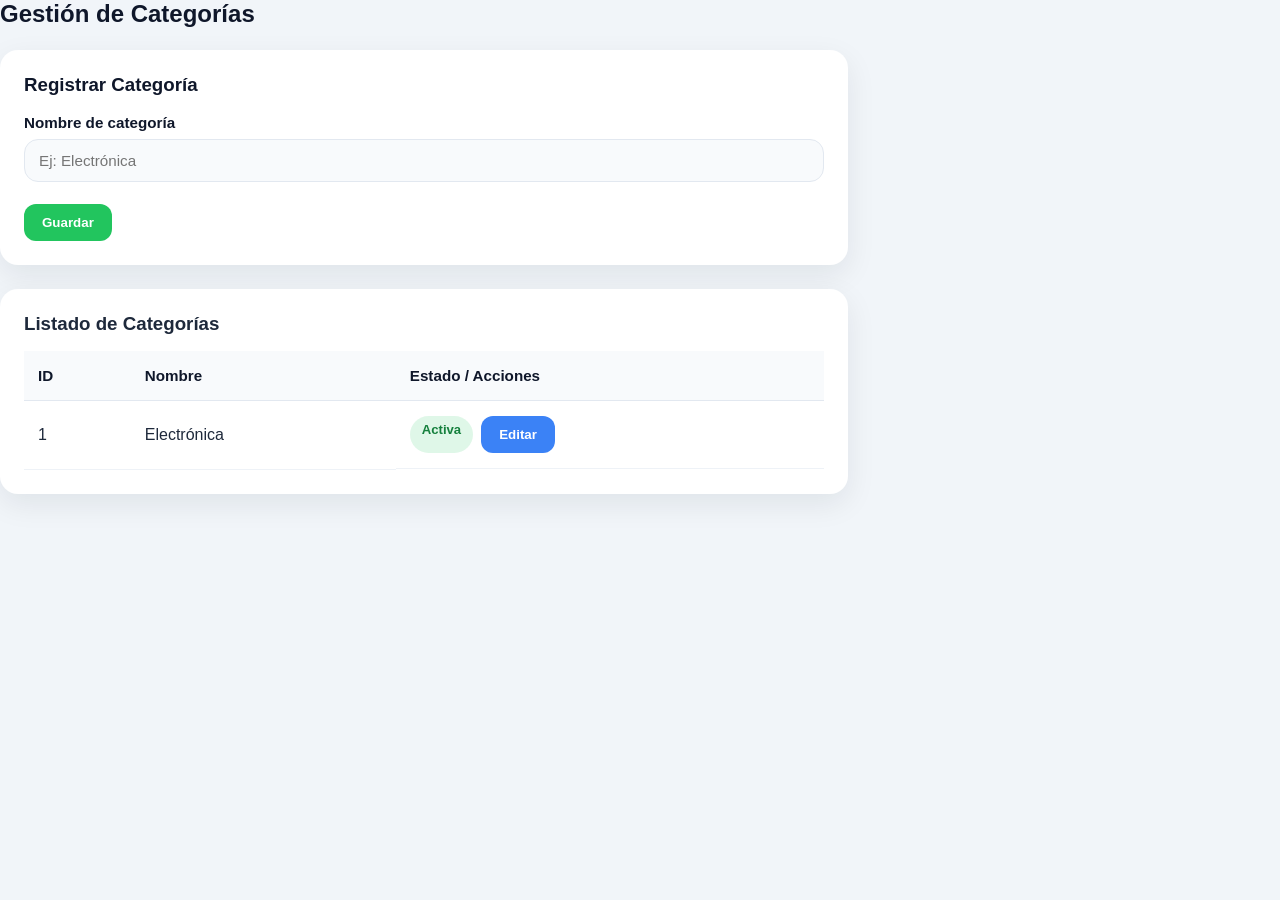
==== frontend/categorias.html @ ed91a60d "se creo todas lass ventanas" ====
<!DOCTYPE html>
<html lang="en">
<head>
    <meta charset="UTF-8">
    <meta name="viewport" content="width=device-width, initial-scale=1.0">
    <title>Categoria</title>
    <link rel="stylesheet" href="style.css">
</head>
<body>
     <!-- =========================
         CATEGORÍAS
    ========================== -->
    <section id="categorias" class="section">
      <div class="section-title">
        <h2>Gestión de Categorías</h2>
      </div>

      <div class="card form-card">
        <h3>Registrar Categoría</h3>
        <form class="form-grid">
          <div class="form-group">
            <label>Nombre de categoría</label>
            <input type="text" placeholder="Ej: Electrónica" />
          </div>
        </form>

        <div class="form-actions">
          <button class="btn btn-save">Guardar</button>
        </div>
      </div>

      <div class="card">
        <h3>Listado de Categorías</h3>
        <div class="table-responsive">
          <table>
            <thead>
              <tr>
                <th>ID</th>
                <th>Nombre</th>
                <th>Estado / Acciones</th>
              </tr>
            </thead>
            <tbody>
              <tr>
                <td>1</td>
                <td>Electrónica</td>
                <td class="actions">
                  <span class="badge badge-success">Activa</span>
                  <button class="btn btn-edit">Editar</button>
                </td>
              </tr>
            </tbody>
          </table>
        </div>
      </div>
    </section>
</body>
</html>
---- frontend/style.css ----
/* =========================
   RESET Y VARIABLES
========================== */
* {
  margin: 0;
  padding: 0;
  box-sizing: border-box;
}

:root {
  --primary: #0f172a;
  --primary-light: #1e293b;
  --secondary: #0ea5e9;
  --accent: #22c55e;
  --danger: #ef4444;
  --warning: #f59e0b;
  --info: #3b82f6;
  --bg: #f1f5f9;
  --white: #ffffff;
  --gray: #64748b;
  --gray-light: #e2e8f0;
  --text: #1e293b;
  --shadow: 0 10px 30px rgba(15, 23, 42, 0.08);
  --radius: 18px;
  --transition: all 0.3s ease;
  --sidebar-width: 270px;
}

body {
  font-family: "Segoe UI", Tahoma, Geneva, Verdana, sans-serif;
  background: var(--bg);
  color: var(--text);
  display: flex;
  min-height: 100vh;
}

/* =========================
   SIDEBAR
========================== */
.sidebar {
  width: var(--sidebar-width);
  background: linear-gradient(180deg, var(--primary), var(--primary-light));
  color: var(--white);
  padding: 28px 20px;
  position: fixed;
  height: 100vh;
  overflow-y: auto;
  box-shadow: var(--shadow);
}

.sidebar-top {
  margin-bottom: 30px;
}

.sidebar-top h2 {
  font-size: 1.5rem;
  margin-bottom: 8px;
}

.sidebar-top p {
  color: #cbd5e1;
  font-size: 0.95rem;
}

.menu {
  display: flex;
  flex-direction: column;
  gap: 10px;
}

.menu-item {
  text-decoration: none;
  color: #e2e8f0;
  padding: 14px 16px;
  border-radius: 14px;
  transition: var(--transition);
  font-weight: 500;
}

.menu-item:hover,
.menu-item.active {
  background: rgba(255, 255, 255, 0.12);
  transform: translateX(4px);
  color: var(--white);
}

/* =========================
   MAIN CONTENT
========================== */
.main-content {
  margin-left: var(--sidebar-width);
  width: calc(100% - var(--sidebar-width));
  padding: 30px;
}

/* =========================
   TOPBAR
========================== */
.topbar {
  background: var(--white);
  border-radius: var(--radius);
  padding: 22px 28px;
  display: flex;
  justify-content: space-between;
  align-items: center;
  box-shadow: var(--shadow);
  margin-bottom: 30px;
  flex-wrap: wrap;
  gap: 20px;
}

.topbar h1 {
  font-size: 1.8rem;
  color: var(--primary);
}

.topbar p {
  color: var(--gray);
  margin-top: 4px;
}

.topbar-right {
  display: flex;
  align-items: center;
  gap: 18px;
  flex-wrap: wrap;
}

.search-box input {
  border: 1px solid var(--gray-light);
  background: #f8fafc;
  padding: 12px 16px;
  border-radius: 14px;
  min-width: 250px;
  outline: none;
  transition: var(--transition);
}

.search-box input:focus {
  border-color: var(--secondary);
  box-shadow: 0 0 0 4px rgba(14, 165, 233, 0.12);
}

.user-box {
  display: flex;
  align-items: center;
  gap: 12px;
}

.user-info h4 {
  font-size: 1rem;
  color: var(--primary);
}

.user-info span {
  font-size: 0.88rem;
  color: var(--gray);
}

.avatar {
  width: 48px;
  height: 48px;
  border-radius: 50%;
  background: linear-gradient(135deg, var(--secondary), var(--accent));
  display: flex;
  justify-content: center;
  align-items: center;
  color: var(--white);
  font-weight: bold;
}

/* =========================
   SECCIONES
========================== */
.section {
  margin-bottom: 40px;
}

.section-title {
  display: flex;
  justify-content: space-between;
  align-items: center;
  margin-bottom: 22px;
  flex-wrap: wrap;
  gap: 10px;
}

.section-title h2 {
  color: var(--primary);
  font-size: 1.5rem;
}

/* =========================
   TARJETAS
========================== */
.card {
  background: var(--white);
  border-radius: var(--radius);
  padding: 24px;
  box-shadow: var(--shadow);
  margin-bottom: 24px;
}

.card-header {
  display: flex;
  justify-content: space-between;
  align-items: center;
  margin-bottom: 18px;
  flex-wrap: wrap;
  gap: 10px;
}

.cards-grid {
  display: grid;
  grid-template-columns: repeat(auto-fit, minmax(220px, 1fr));
  gap: 20px;
  margin-bottom: 28px;
}

.stat-card {
  position: relative;
  overflow: hidden;
  transition: var(--transition);
}

.stat-card:hover {
  transform: translateY(-4px);
}

.stat-card .icon {
  font-size: 2rem;
  display: block;
  margin-bottom: 12px;
}

.stat-card h3 {
  font-size: 2rem;
  color: var(--primary);
  margin-bottom: 6px;
}

.stat-card p {
  color: var(--gray);
}

.stat-card.success {
  border-left: 6px solid var(--accent);
}

.stat-card.warning {
  border-left: 6px solid var(--warning);
}

.stat-card.danger {
  border-left: 6px solid var(--danger);
}

.dashboard-layout {
  display: grid;
  grid-template-columns: 2fr 1fr;
  gap: 24px;
}

.side-panels {
  display: flex;
  flex-direction: column;
  gap: 20px;
}

.small-card h3 {
  margin-bottom: 16px;
  color: var(--primary);
}

/* =========================
   LISTAS INFORMATIVAS
========================== */
.info-list {
  list-style: none;
  display: flex;
  flex-direction: column;
  gap: 14px;
}

.info-list li {
  display: flex;
  justify-content: space-between;
  align-items: center;
  background: #f8fafc;
  padding: 12px 14px;
  border-radius: 12px;
  color: var(--text);
}

.text-success {
  color: var(--accent);
  font-weight: 600;
}

.text-danger {
  color: var(--danger);
  font-weight: 600;
}

.text-info {
  color: var(--info);
  font-weight: 600;
}

/* =========================
   FORMULARIOS
========================== */
.form-card h3 {
  margin-bottom: 18px;
  color: var(--primary);
}

.form-grid {
  display: grid;
  grid-template-columns: repeat(auto-fit, minmax(220px, 1fr));
  gap: 18px;
}

.form-group {
  display: flex;
  flex-direction: column;
}

.full-width {
  grid-column: 1 / -1;
}

.form-group label {
  margin-bottom: 8px;
  font-weight: 600;
  color: var(--primary);
  font-size: 0.95rem;
}

.form-group input,
.form-group select,
.form-group textarea {
  padding: 12px 14px;
  border-radius: 14px;
  border: 1px solid var(--gray-light);
  background: #f8fafc;
  outline: none;
  transition: var(--transition);
  font-size: 0.95rem;
}

.form-group textarea {
  min-height: 120px;
  resize: vertical;
}

.form-group input:focus,
.form-group select:focus,
.form-group textarea:focus {
  border-color: var(--secondary);
  box-shadow: 0 0 0 4px rgba(14, 165, 233, 0.12);
  background: var(--white);
}

.form-actions {
  display: flex;
  gap: 12px;
  margin-top: 22px;
  flex-wrap: wrap;
}

/* =========================
   BOTONES
========================== */
.btn {
  border: none;
  border-radius: 12px;
  padding: 11px 18px;
  cursor: pointer;
  font-weight: 600;
  transition: var(--transition);
  color: var(--white);
}

.btn:hover {
  transform: translateY(-2px);
  opacity: 0.95;
}

.btn-save {
  background: var(--accent);
}

.btn-edit {
  background: var(--info);
}

.btn-delete {
  background: var(--danger);
}

.btn-search {
  background: var(--secondary);
}

.btn-filter {
  background: #64748b;
}

/* =========================
   TABLAS
========================== */
.table-responsive {
  width: 100%;
  overflow-x: auto;
  margin-top: 16px;
}

table {
  width: 100%;
  border-collapse: collapse;
  min-width: 800px;
}

thead {
  background: #f8fafc;
}

thead th {
  text-align: left;
  padding: 16px 14px;
  font-size: 0.95rem;
  color: var(--primary);
  border-bottom: 1px solid var(--gray-light);
}

tbody td {
  padding: 15px 14px;
  border-bottom: 1px solid #eef2f7;
  color: var(--text);
  vertical-align: middle;
}

tbody tr:hover {
  background: #f8fbff;
}

.actions {
  display: flex;
  gap: 8px;
  flex-wrap: wrap;
}

/* =========================
   BADGES
========================== */
.badge {
  display: inline-block;
  padding: 6px 12px;
  border-radius: 999px;
  font-size: 0.82rem;
  font-weight: 700;
}

.badge-success {
  background: rgba(34, 197, 94, 0.14);
  color: #15803d;
}

.badge-danger {
  background: rgba(239, 68, 68, 0.14);
  color: #b91c1c;
}

.badge-warning {
  background: rgba(245, 158, 11, 0.14);
  color: #b45309;
}

.badge-info {
  background: rgba(59, 130, 246, 0.14);
  color: #1d4ed8;
}

/* =========================
   REPORTES
========================== */
.report-grid {
  display: grid;
  grid-template-columns: repeat(auto-fit, minmax(260px, 1fr));
  gap: 20px;
}

.report-card h3 {
  color: var(--primary);
  margin-bottom: 10px;
}

.report-card p {
  color: var(--gray);
  margin-bottom: 18px;
  line-height: 1.5;
}

.report-actions {
  display: flex;
  gap: 10px;
  flex-wrap: wrap;
}

/* =========================
   RESPONSIVE
========================== */
@media (max-width: 1200px) {
  .dashboard-layout {
    grid-template-columns: 1fr;
  }
}

@media (max-width: 992px) {
  .sidebar {
    width: 220px;
  }

  .main-content {
    margin-left: 220px;
    width: calc(100% - 220px);
    padding: 20px;
  }
}

@media (max-width: 768px) {
  body {
    flex-direction: column;
  }

  .sidebar {
    position: relative;
    width: 100%;
    height: auto;
  }

  .main-content {
    margin-left: 0;
    width: 100%;
  }

  .topbar {
    flex-direction: column;
    align-items: flex-start;
  }

  .topbar-right {
    width: 100%;
    justify-content: space-between;
  }

  .search-box input {
    width: 100%;
    min-width: 100%;
  }

  .user-box {
    width: 100%;
    justify-content: space-between;
  }
}

@media (max-width: 576px) {
  .cards-grid {
    grid-template-columns: 1fr;
  }

  .form-grid {
    grid-template-columns: 1fr;
  }

  .section-title {
    flex-direction: column;
    align-items: flex-start;
  }

  .form-actions,
  .report-actions {
    flex-direction: column;
    width: 100%;
  }

  .btn {
    width: 100%;
  }
}
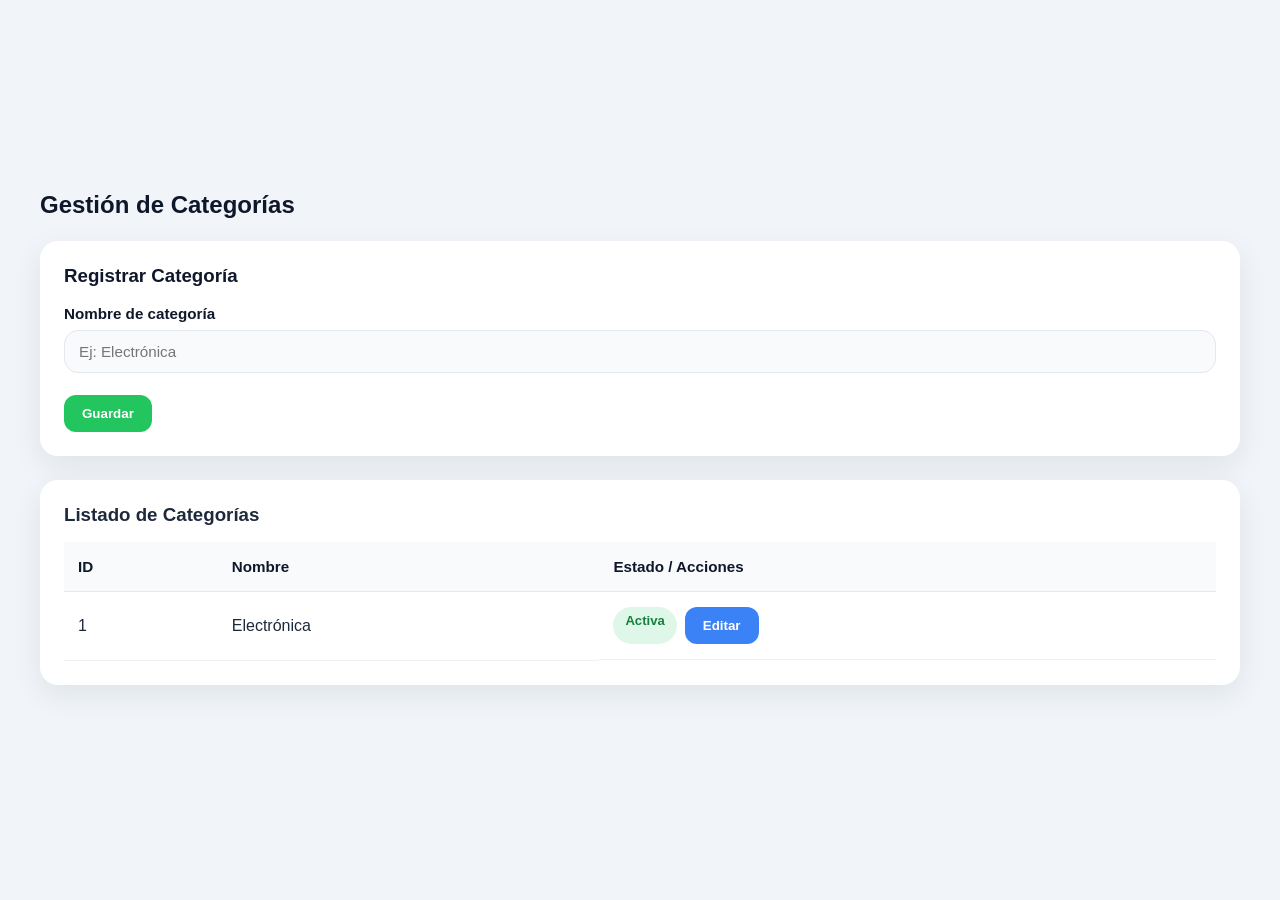
==== commit 625bfcde: "Actualicé varias vistas del frontend" ====
--- a/frontend/categorias.html
+++ b/frontend/categorias.html
@@ -10,29 +10,40 @@
      <!-- =========================
          CATEGORÍAS
     ========================== -->
+
+       <!-- Sección principal de categorías -->
     <section id="categorias" class="section">
+
+       <!-- Título de la sección -->
       <div class="section-title">
         <h2>Gestión de Categorías</h2>
       </div>
 
+       <!-- Formulario para registrar categorías -->
       <div class="card form-card">
         <h3>Registrar Categoría</h3>
         <form class="form-grid">
           <div class="form-group">
+
+       <!-- Campo donde se escribe el nombre -->
             <label>Nombre de categoría</label>
             <input type="text" placeholder="Ej: Electrónica" />
           </div>
         </form>
 
+       <!-- Botón para guardar -->
         <div class="form-actions">
           <button class="btn btn-save">Guardar</button>
         </div>
       </div>
-
+       
+       <!-- Listado de categorías -->
       <div class="card">
         <h3>Listado de Categorías</h3>
         <div class="table-responsive">
           <table>
+
+       <!-- Encabezados -->
             <thead>
               <tr>
                 <th>ID</th>
@@ -40,10 +51,14 @@
                 <th>Estado / Acciones</th>
               </tr>
             </thead>
+
+       <!-- Datos -->    
             <tbody>
               <tr>
                 <td>1</td>
                 <td>Electrónica</td>
+
+       <!-- Estado y acciones -->         
                 <td class="actions">
                   <span class="badge badge-success">Activa</span>
                   <button class="btn btn-edit">Editar</button>
--- a/frontend/style.css
+++ b/frontend/style.css
@@ -1,31 +1,35 @@
 /* =========================
    RESET Y VARIABLES
 ========================== */
+
+/* Reinicia estilos por defecto del navegador */
 * {
   margin: 0;
   padding: 0;
-  box-sizing: border-box;
-}
-
+  box-sizing: border-box; /* Incluye padding y border en el tamaño */
+}
+
+/* Variables globales (colores, tamaños, etc.) */
 :root {
-  --primary: #0f172a;
-  --primary-light: #1e293b;
-  --secondary: #0ea5e9;
-  --accent: #22c55e;
-  --danger: #ef4444;
-  --warning: #f59e0b;
-  --info: #3b82f6;
-  --bg: #f1f5f9;
+  --primary: #0f172a;        /* Color principal (oscuro) */
+  --primary-light: #1e293b;  /* Variación del principal */
+  --secondary: #0ea5e9;      /* Azul principal */
+  --accent: #22c55e;         /* Verde (éxito) */
+  --danger: #ef4444;         /* Rojo (errores) */
+  --warning: #f59e0b;        /* Amarillo (alerta) */
+  --info: #3b82f6;           /* Azul info */
+  --bg: #f1f5f9;             /* Fondo general */
   --white: #ffffff;
   --gray: #64748b;
   --gray-light: #e2e8f0;
   --text: #1e293b;
   --shadow: 0 10px 30px rgba(15, 23, 42, 0.08);
-  --radius: 18px;
+  --radius: 18px;              /* Bordes redondeados */
   --transition: all 0.3s ease;
   --sidebar-width: 270px;
 }
 
+/* Estilo general */
 body {
   font-family: "Segoe UI", Tahoma, Geneva, Verdana, sans-serif;
   background: var(--bg);
@@ -35,19 +39,20 @@
 }
 
 /* =========================
-   SIDEBAR
+   SIDEBAR (MENÚ LATERAL)
 ========================== */
 .sidebar {
   width: var(--sidebar-width);
   background: linear-gradient(180deg, var(--primary), var(--primary-light));
   color: var(--white);
   padding: 28px 20px;
-  position: fixed;
+  position: fixed; /* Se queda fija */
   height: 100vh;
-  overflow-y: auto;
+  overflow-y: auto; /* Scroll si es necesario */
   box-shadow: var(--shadow);
 }
 
+/* Parte superior del sidebar */
 .sidebar-top {
   margin-bottom: 30px;
 }
@@ -62,12 +67,14 @@
   font-size: 0.95rem;
 }
 
+/* Menú */
 .menu {
   display: flex;
   flex-direction: column;
   gap: 10px;
 }
 
+/* Items del menú */
 .menu-item {
   text-decoration: none;
   color: #e2e8f0;
@@ -77,18 +84,19 @@
   font-weight: 500;
 }
 
+/* Hover y activo */
 .menu-item:hover,
 .menu-item.active {
   background: rgba(255, 255, 255, 0.12);
-  transform: translateX(4px);
+  transform: translateX(4px); /* Efecto de desplazamiento */
   color: var(--white);
 }
 
 /* =========================
-   MAIN CONTENT
+   CONTENIDO PRINCIPAL
 ========================== */
 .main-content {
-  margin-left: var(--sidebar-width);
+  margin-left: var(--sidebar-width); /* Deja espacio al sidebar */
   width: calc(100% - var(--sidebar-width));
   padding: 30px;
 }
@@ -109,6 +117,7 @@
   gap: 20px;
 }
 
+/* Títulos */
 .topbar h1 {
   font-size: 1.8rem;
   color: var(--primary);
@@ -119,6 +128,7 @@
   margin-top: 4px;
 }
 
+/* Parte derecha */
 .topbar-right {
   display: flex;
   align-items: center;
@@ -126,6 +136,7 @@
   flex-wrap: wrap;
 }
 
+/* Input de búsqueda */
 .search-box input {
   border: 1px solid var(--gray-light);
   background: #f8fafc;
@@ -141,6 +152,7 @@
   box-shadow: 0 0 0 4px rgba(14, 165, 233, 0.12);
 }
 
+/* Usuario */
 .user-box {
   display: flex;
   align-items: center;
@@ -157,6 +169,7 @@
   color: var(--gray);
 }
 
+/* Avatar */
 .avatar {
   width: 48px;
   height: 48px;
@@ -176,6 +189,13 @@
   margin-bottom: 40px;
 }
 
+.section {
+  width: 100%;
+  max-width: 1200px;
+  margin: auto;
+}
+
+/* Títulos de sección */
 .section-title {
   display: flex;
   justify-content: space-between;
@@ -210,6 +230,7 @@
   gap: 10px;
 }
 
+/* Grid de tarjetas */
 .cards-grid {
   display: grid;
   grid-template-columns: repeat(auto-fit, minmax(220px, 1fr));
@@ -223,6 +244,7 @@
   transition: var(--transition);
 }
 
+/* Tarjetas estadísticas */
 .stat-card:hover {
   transform: translateY(-4px);
 }
@@ -307,14 +329,14 @@
   font-weight: 600;
 }
 
-/* =========================
-   FORMULARIOS
-========================== */
 .form-card h3 {
   margin-bottom: 18px;
   color: var(--primary);
 }
 
+/* =========================
+   FORMULARIOS
+========================== */
 .form-grid {
   display: grid;
   grid-template-columns: repeat(auto-fit, minmax(220px, 1fr));
@@ -387,6 +409,7 @@
   opacity: 0.95;
 }
 
+/* Tipos de botón */
 .btn-save {
   background: var(--accent);
 }
@@ -406,6 +429,13 @@
 .btn-filter {
   background: #64748b;
 }
+
+.btn-cerrarcesion{
+  color: red;
+}
+
+
+
 
 /* =========================
    TABLAS
@@ -441,6 +471,7 @@
   vertical-align: middle;
 }
 
+/* Hover fila */
 tbody tr:hover {
   background: #f8fbff;
 }
@@ -452,7 +483,7 @@
 }
 
 /* =========================
-   BADGES
+   BADGES (ESTADOS)
 ========================== */
 .badge {
   display: inline-block;
@@ -517,6 +548,7 @@
   }
 }
 
+/* Tablet */
 @media (max-width: 992px) {
   .sidebar {
     width: 220px;
@@ -529,6 +561,7 @@
   }
 }
 
+/* Móvil */
 @media (max-width: 768px) {
   body {
     flex-direction: column;
